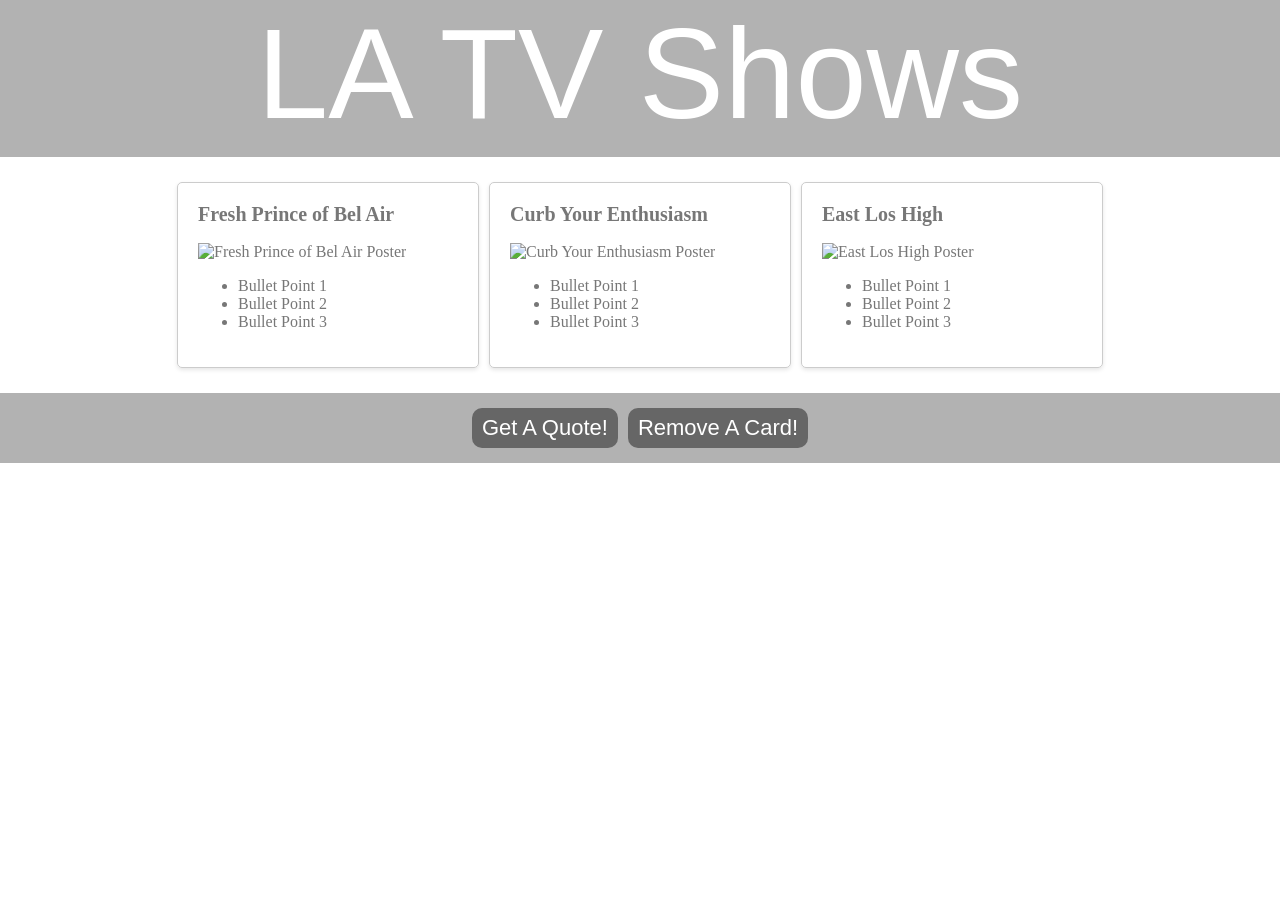
==== index.html @ 22b373f2 "Initial commit" ====
<!doctype html>
<html>
  <head>
    <title>LA TV Shows | Home</title>
    <meta name="description" content="A Catalog of Shows Set in Los Angeles" />
    <link rel="stylesheet" href="style.css" />
    <script type="text/javascript" src="scripts.js"></script>
  </head>

  <body>
    <header class="main-header">
      <h1 class="title">LA TV Shows</h1>
    </header>
    <div id="card-container"></div>
    <div class="card" style="display: none">
      <div class="card-content">
        <h2>TV Show Title</h2>
        <img src="" alt="TV Show Poster" />
        <ul>
          <li>Bullet Point 1</li>
          <li>Bullet Point 2</li>
          <li>Bullet Point 3</li>
        </ul>
      </div>
    </div>
    <div class="footer">
      <button onclick="quoteAlert()">Get A Quote!</button>
      <button onclick="removeLastCard()">Remove A Card!</button>
    </div>
  </body>
</html>
---- style.css ----
html,
body {
  margin: 0;
  padding: 0;
}

.main-header {
  background-color: rgba(0, 0, 0, 0.3);
  padding-bottom: 10px;
}

.title {
  text-align: center;
  margin: 0;
  font-size: 8em;
  font-family: "Helvetica";
  font-weight: normal;
  color: white;
}

#card-container {
  display: flex;
  justify-content: center;
  margin: 20px;
}

.card {
  width: 300px;
  border: 1px solid #ccc;
  border-radius: 5px;
  box-shadow: 0 2px 4px rgba(0, 0, 0, 0.1);
  margin: 5px;
}

.card-content {
  padding: 20px;
  font-family: "Verdana";
  color: #777;
}

.card-content h2 {
  margin-top: 0;
  font-size: 20px;
}

.card img {
  width: 100%;
  height: auto;
}

.footer {
  display: flex;
  justify-content: center;
  background-color: rgba(0, 0, 0, 0.3);
  padding: 10px;
}

button {
  text-align: center;
  background-color: #666;
  border: none;
  padding-left: 10px;
  padding-right: 10px;
  height: 40px;
  border-radius: 10px;
  color: white;
  font-size: 22px;
  cursor: pointer;
  margin: 5px;
}
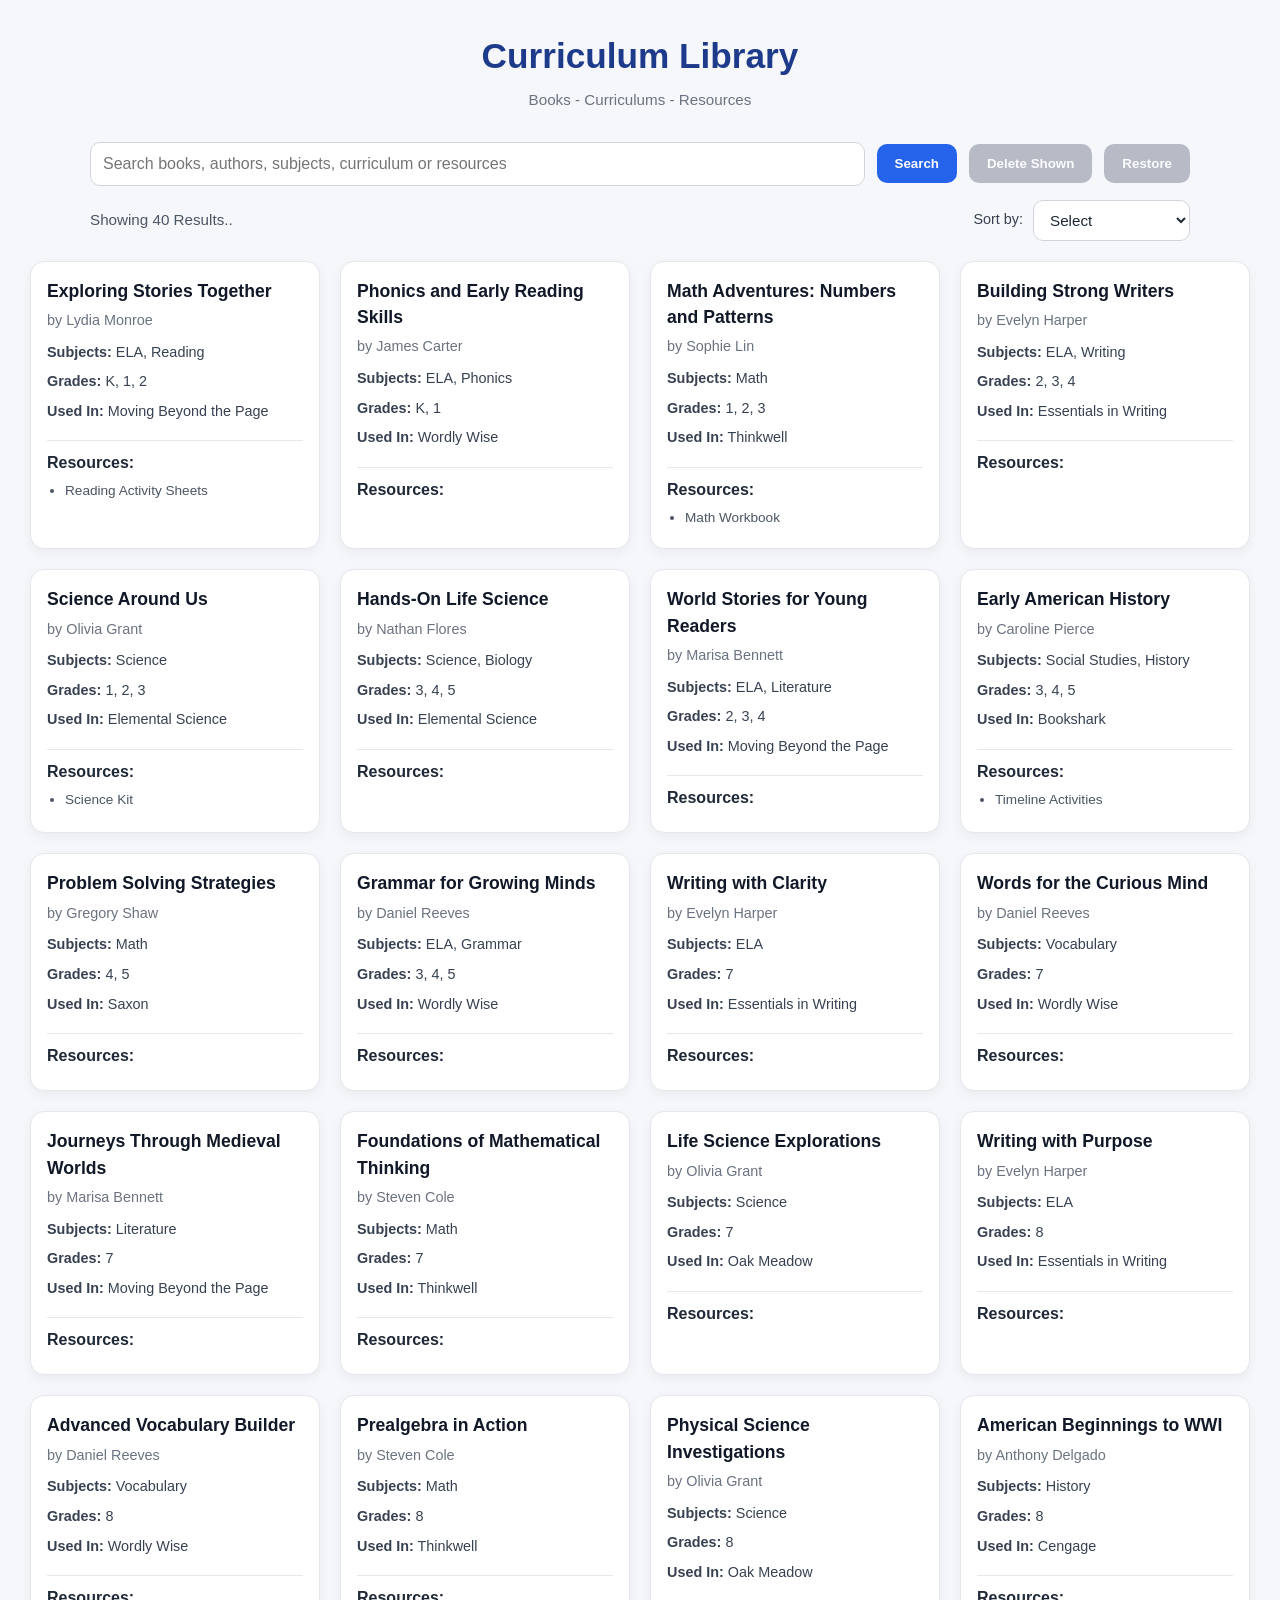
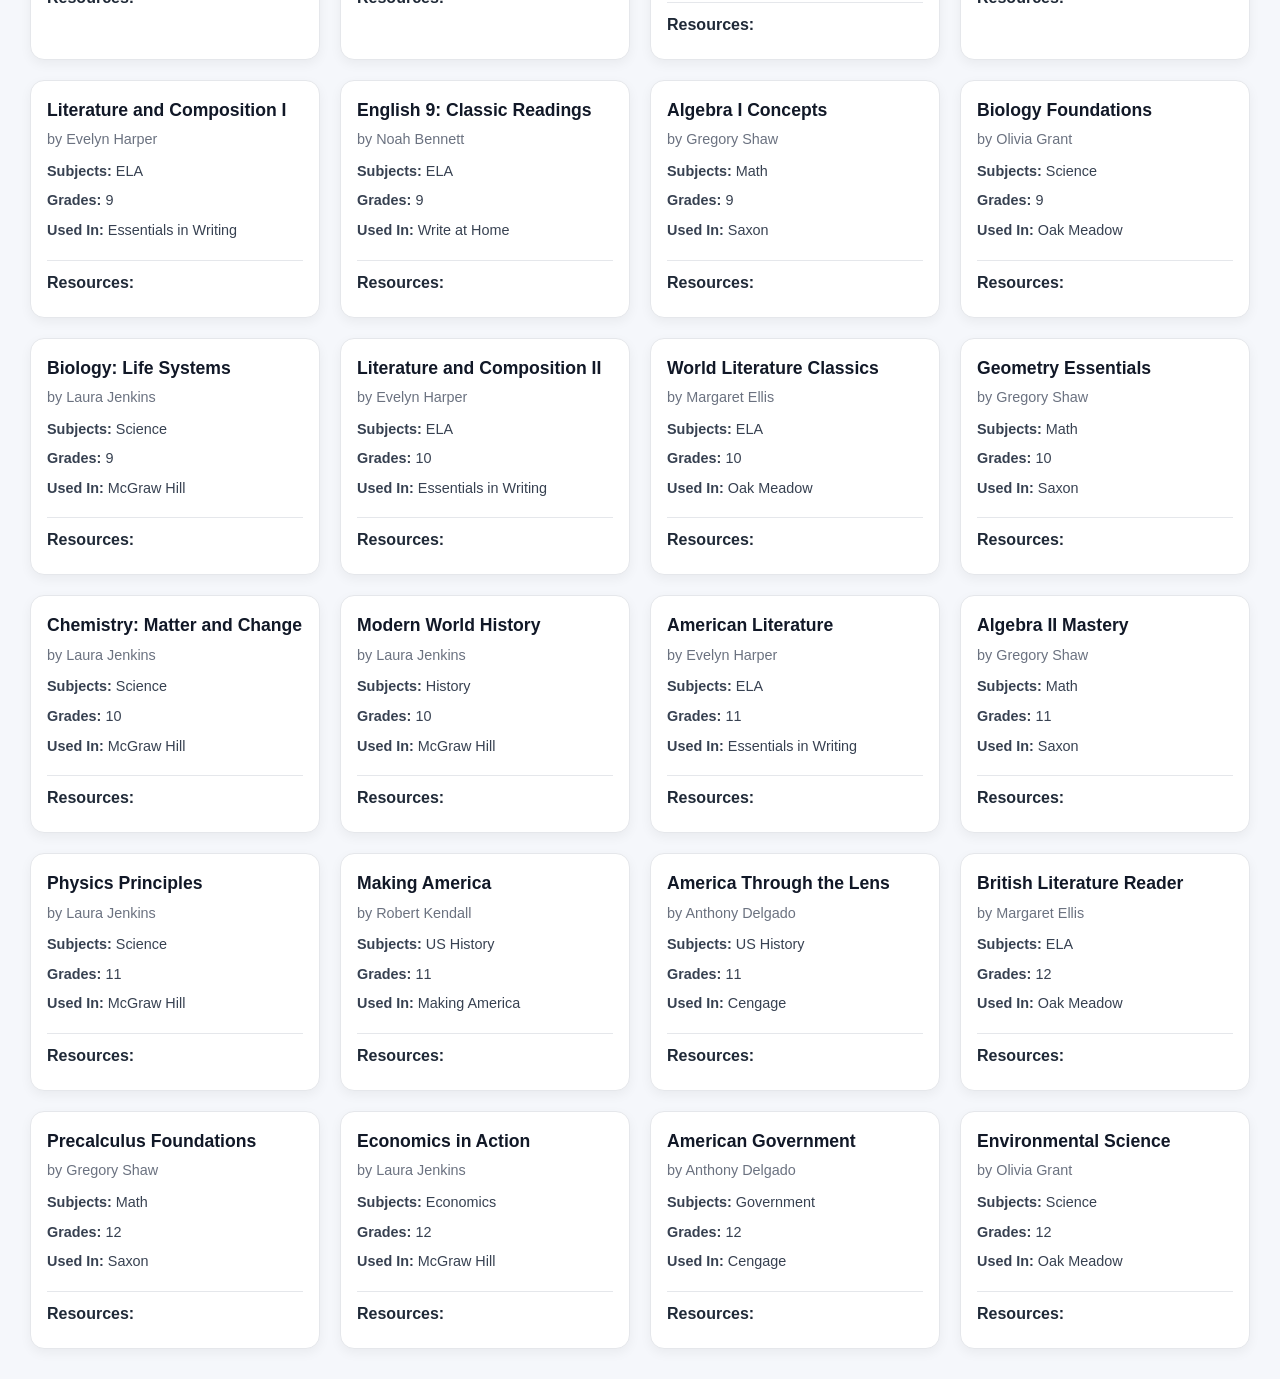
==== commit 2f373b8f: "adding old files, update on index, js and css. adding data in another file" ====
--- a/index.html
+++ b/index.html
@@ -1,31 +1,86 @@
 <!doctype html>
 <html>
   <head>
-    <title>LA TV Shows | Home</title>
-    <meta name="description" content="A Catalog of Shows Set in Los Angeles" />
+    <title>Curriculum Library | Home</title>
+    <meta
+      name="description"
+      content="A catalog of books, curriculums, and learning resources"
+    />
+
     <link rel="stylesheet" href="style.css" />
-    <script type="text/javascript" src="scripts.js"></script>
+    <script type="module" src="scripts.js"></script>
   </head>
 
   <body>
     <header class="main-header">
-      <h1 class="title">LA TV Shows</h1>
+      <h1 class="title">Curriculum Library</h1>
+      <p class="subtitle">Books - Curriculums - Resources</p>
     </header>
+
+    <!-- SEARCH + ACTIONS -->
+    <div class="search-bar">
+      <input
+        type="text"
+        id="search-input"
+        placeholder="Search books, authors, subjects, curriculum or resources"
+      />
+
+      <button id="search-btn">Search</button>
+
+      <button id="delete-shown-btn" class="danger-btn" disabled>
+        Delete Shown
+      </button>
+
+      <button id="restore-btn" disabled>Restore</button>
+    </div>
+
+    
+
+    <!-- RESULT COUNT -->
+    <div class="results-row">
+  <p id="result-count">Showing all books</p>
+
+  <div class="sort-bar">
+    <label for="sort-select" class="sort-label">Sort by:</label>
+    <select id="sort-select">
+      <option value="">Select</option>
+      <option value="title-asc">Title A-Z</option>
+      <option value="title-desc">Title Z-A</option>
+      <option value="author-asc">Author A-Z</option>
+      <option value="author-desc">Author Z-A</option>
+      <option value="grade-asc">Grade Low-High</option>
+      <option value="grade-desc">Grade High-Low</option>
+    </select>
+  </div>
+</div>
+
+    <!-- CARDS -->
     <div id="card-container"></div>
-    <div class="card" style="display: none">
+
+    <!-- TEMPLATE -->
+    <div id="card-template" class="card" style="display: none">
       <div class="card-content">
-        <h2>TV Show Title</h2>
-        <img src="" alt="TV Show Poster" />
-        <ul>
-          <li>Bullet Point 1</li>
-          <li>Bullet Point 2</li>
-          <li>Bullet Point 3</li>
-        </ul>
+        <h2 class="book-title">Book Title</h2>
+
+        <p class="book-author">by Author Name</p>
+
+        <p class="book-subjects">
+          <strong>Subjects:</strong> <span></span>
+        </p>
+
+        <p class="book-grades">
+          <strong>Grades:</strong> <span></span>
+        </p>
+
+        <p class="book-curriculums">
+          <strong>Used In:</strong> <span></span>
+        </p>
+
+        <div class="book-resources">
+          <strong>Resources:</strong>
+          <ul class="resource-list"></ul>
+        </div>
       </div>
     </div>
-    <div class="footer">
-      <button onclick="quoteAlert()">Get A Quote!</button>
-      <button onclick="removeLastCard()">Remove A Card!</button>
-    </div>
   </body>
-</html>
+</html>
--- a/style.css
+++ b/style.css
@@ -1,70 +1,260 @@
-html,
-body {
+/* RESET */
+* {
+  box-sizing: border-box;
   margin: 0;
   padding: 0;
 }
 
+body {
+  font-family: Arial, Helvetica, sans-serif;
+  background: #f5f7fb;
+  color: #1f2937;
+  line-height: 1.5;
+  padding: 30px;
+}
+
+/* HEADER */
 .main-header {
-  background-color: rgba(0, 0, 0, 0.3);
-  padding-bottom: 10px;
+  text-align: center;
+  margin-bottom: 30px;
 }
 
 .title {
-  text-align: center;
-  margin: 0;
-  font-size: 8em;
-  font-family: "Helvetica";
-  font-weight: normal;
+  font-size: 2.2rem;
+  font-weight: 700;
+  color: #1e3a8a;
+  margin-bottom: 6px;
+}
+
+.subtitle {
+  color: #6b7280;
+  font-size: 0.95rem;
+}
+
+/* SEARCH BAR */
+.search-bar {
+  max-width: 1100px;
+  margin: 0 auto 14px;
+  display: flex;
+  gap: 12px;
+  align-items: center;
+}
+
+#search-input {
+  flex: 1;
+  padding: 12px;
+  border: 1px solid #d1d5db;
+  border-radius: 10px;
+  font-size: 1rem;
+  outline: none;
+  transition: 0.2s;
+}
+
+#search-input:focus {
+  border-color: #2563eb;
+  box-shadow: 0 0 0 3px rgba(37, 99, 235, 0.15);
+}
+
+button {
+  padding: 12px 18px;
+  border: none;
+  border-radius: 10px;
+  background: #2563eb;
   color: white;
-}
-
+  font-weight: 600;
+  cursor: pointer;
+  transition: 0.2s;
+  white-space: nowrap;
+}
+
+button:hover {
+  background: #1d4ed8;
+}
+
+button:disabled {
+  background: #9ca3af;
+  cursor: not-allowed;
+  opacity: 0.7;
+}
+
+/* RESULT COUNT + SORT ROW */
+.results-row {
+  max-width: 1100px;
+  margin: 0 auto 20px;
+  display: flex;
+  justify-content: space-between;
+  align-items: center;
+  gap: 16px;
+}
+
+#result-count {
+  color: #4b5563;
+  font-size: 0.95rem;
+}
+
+.sort-bar {
+  display: flex;
+  gap: 10px;
+  align-items: center;
+  margin-left: auto;
+}
+
+.sort-label {
+  font-size: 0.9rem;
+  color: #374151;
+  white-space: nowrap;
+}
+
+#sort-select {
+  padding: 10px 12px;
+  border: 1px solid #d1d5db;
+  border-radius: 10px;
+  font-size: 0.95rem;
+  background: #ffffff;
+  color: #1f2937;
+  outline: none;
+  transition: 0.2s;
+}
+
+#sort-select:focus {
+  border-color: #2563eb;
+  box-shadow: 0 0 0 3px rgba(37, 99, 235, 0.15);
+}
+
+/* GRID */
 #card-container {
+  display: grid;
+  grid-template-columns: repeat(5, 1fr);
+  gap: 20px;
+}
+
+/* CARD */
+.card {
+  background: #ffffff;
+  border-radius: 14px;
+  padding: 16px;
+  border: 1px solid #e5e7eb;
+  box-shadow: 0 4px 12px rgba(0, 0, 0, 0.05);
+  transition: 0.2s;
+}
+
+.card:hover {
+  transform: translateY(-4px);
+  box-shadow: 0 10px 20px rgba(0, 0, 0, 0.08);
+}
+
+.card-content {
+  display: flex;
+  flex-direction: column;
+}
+
+/* TEXT */
+.book-title {
+  font-size: 1.1rem;
+  font-weight: 700;
+  margin-bottom: 6px;
+  color: #111827;
+}
+
+.book-author {
+  font-size: 0.9rem;
+  color: #6b7280;
+  margin-bottom: 10px;
+}
+
+.book-subjects,
+.book-grades,
+.book-curriculums {
+  font-size: 0.9rem;
+  margin-bottom: 8px;
+  color: #374151;
+}
+
+/* RESOURCES */
+.book-resources {
+  margin-top: 10px;
+  padding-top: 10px;
+  border-top: 1px solid #e5e7eb;
+}
+
+.resource-list {
+  margin-top: 6px;
+  padding-left: 18px;
+}
+
+.resource-list li {
+  font-size: 0.85rem;
+  color: #4b5563;
+  margin-bottom: 4px;
+}
+
+/* FOOTER */
+.footer {
+  margin-top: 30px;
   display: flex;
   justify-content: center;
-  margin: 20px;
-}
-
-.card {
-  width: 300px;
-  border: 1px solid #ccc;
-  border-radius: 5px;
-  box-shadow: 0 2px 4px rgba(0, 0, 0, 0.1);
-  margin: 5px;
-}
-
-.card-content {
-  padding: 20px;
-  font-family: "Verdana";
-  color: #777;
-}
-
-.card-content h2 {
-  margin-top: 0;
-  font-size: 20px;
-}
-
-.card img {
-  width: 100%;
-  height: auto;
-}
-
-.footer {
-  display: flex;
-  justify-content: center;
-  background-color: rgba(0, 0, 0, 0.3);
-  padding: 10px;
-}
-
-button {
-  text-align: center;
-  background-color: #666;
-  border: none;
-  padding-left: 10px;
-  padding-right: 10px;
-  height: 40px;
-  border-radius: 10px;
-  color: white;
-  font-size: 22px;
-  cursor: pointer;
-  margin: 5px;
-}
+}
+
+/* KEEP TEMPLATE HIDDEN */
+#card-template {
+  display: none !important;
+}
+
+/* RESPONSIVE */
+@media (max-width: 1300px) {
+  #card-container {
+    grid-template-columns: repeat(4, 1fr);
+  }
+}
+
+@media (max-width: 1000px) {
+  #card-container {
+    grid-template-columns: repeat(3, 1fr);
+  }
+
+  .search-bar,
+  .results-row {
+    max-width: 900px;
+  }
+}
+
+@media (max-width: 700px) {
+  body {
+    padding: 20px;
+  }
+
+  .search-bar {
+    flex-direction: column;
+    align-items: stretch;
+  }
+
+  .results-row {
+    flex-direction: column;
+    align-items: stretch;
+  }
+
+  .sort-bar {
+    margin-left: 0;
+    justify-content: flex-start;
+  }
+
+  #card-container {
+    grid-template-columns: repeat(2, 1fr);
+  }
+}
+
+@media (max-width: 480px) {
+  #card-container {
+    grid-template-columns: 1fr;
+  }
+
+  button,
+  #sort-select {
+    width: 100%;
+  }
+
+  .sort-bar {
+    flex-direction: column;
+    align-items: stretch;
+  }
+}
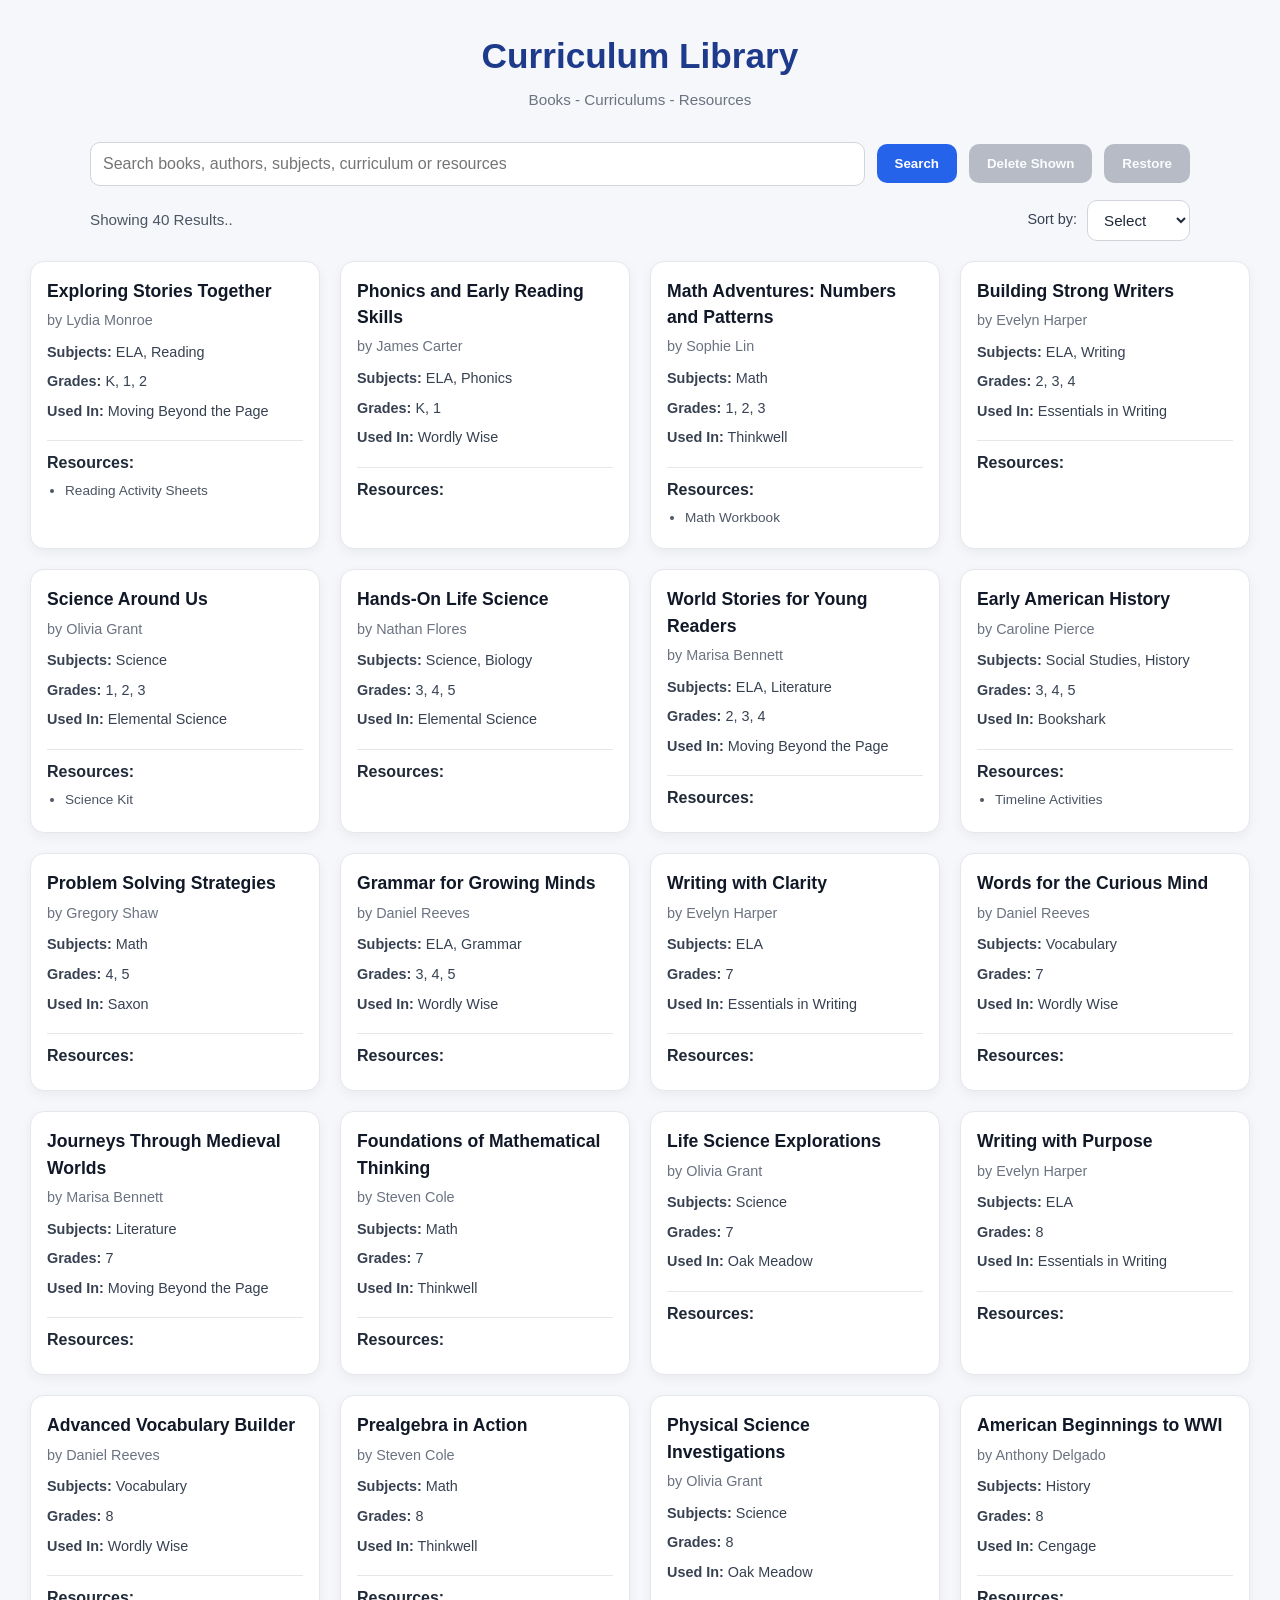
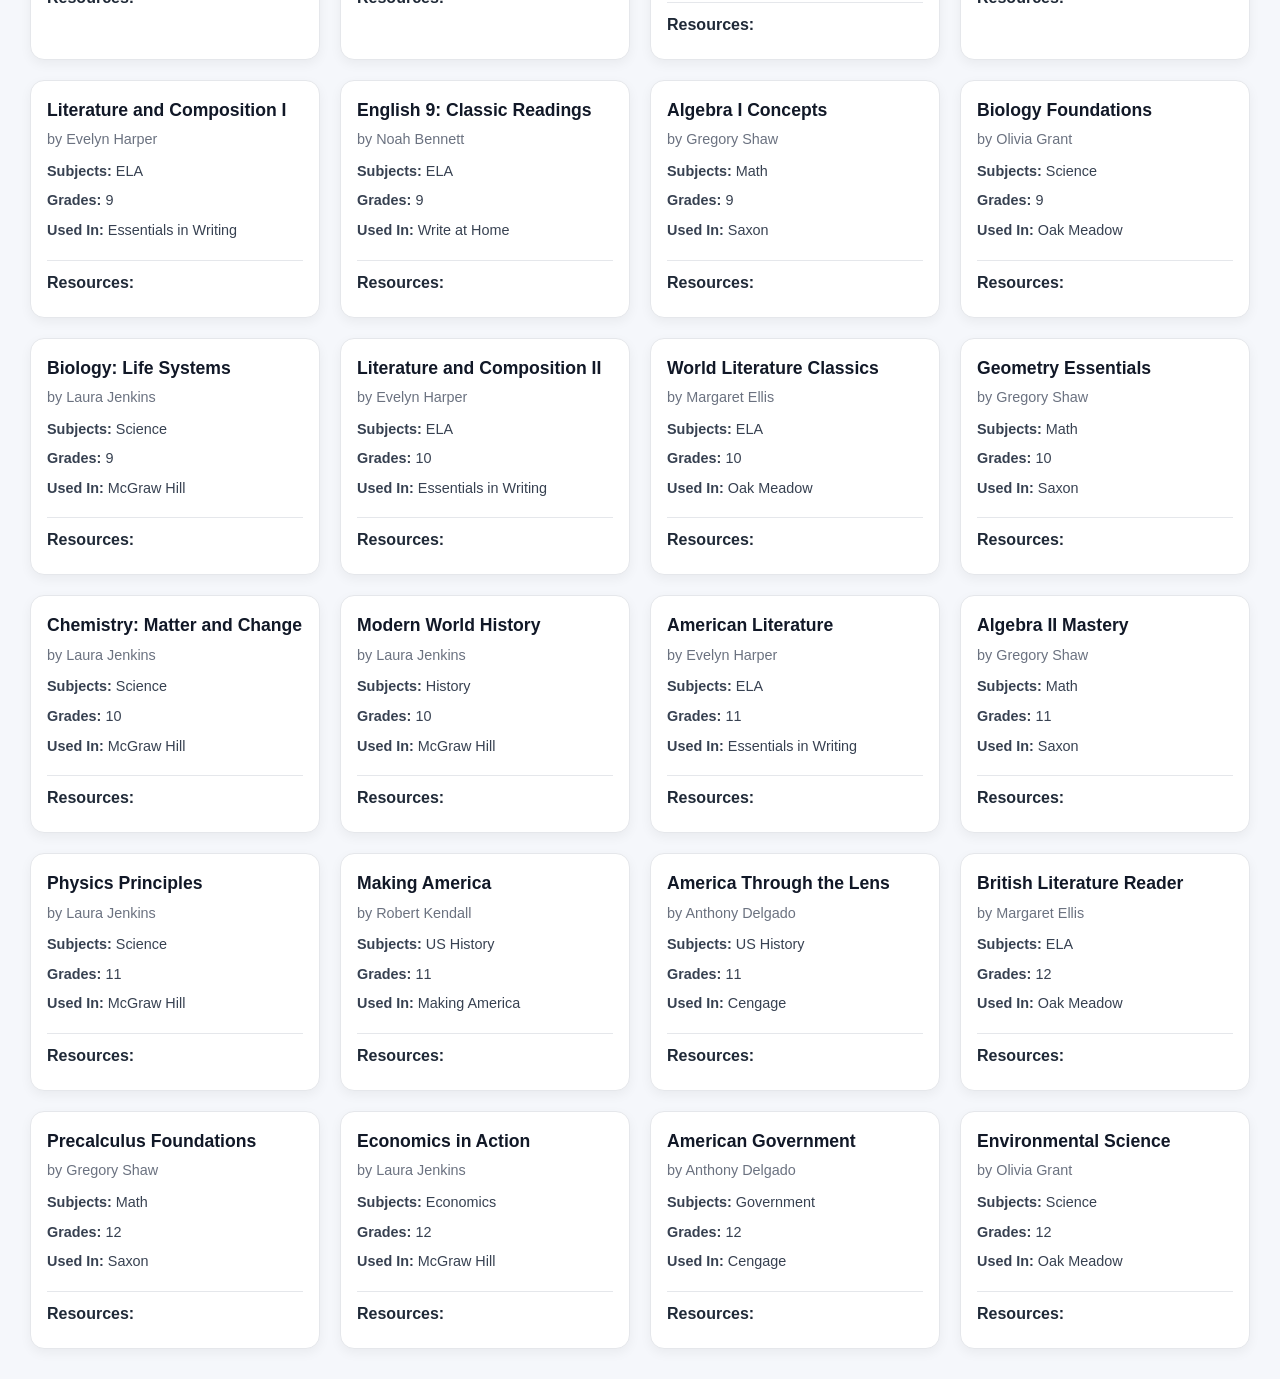
==== commit 5af8a485: "add sorting feature" ====
--- a/index.html
+++ b/index.html
@@ -46,10 +46,6 @@
       <option value="">Select</option>
       <option value="title-asc">Title A-Z</option>
       <option value="title-desc">Title Z-A</option>
-      <option value="author-asc">Author A-Z</option>
-      <option value="author-desc">Author Z-A</option>
-      <option value="grade-asc">Grade Low-High</option>
-      <option value="grade-desc">Grade High-Low</option>
     </select>
   </div>
 </div>
